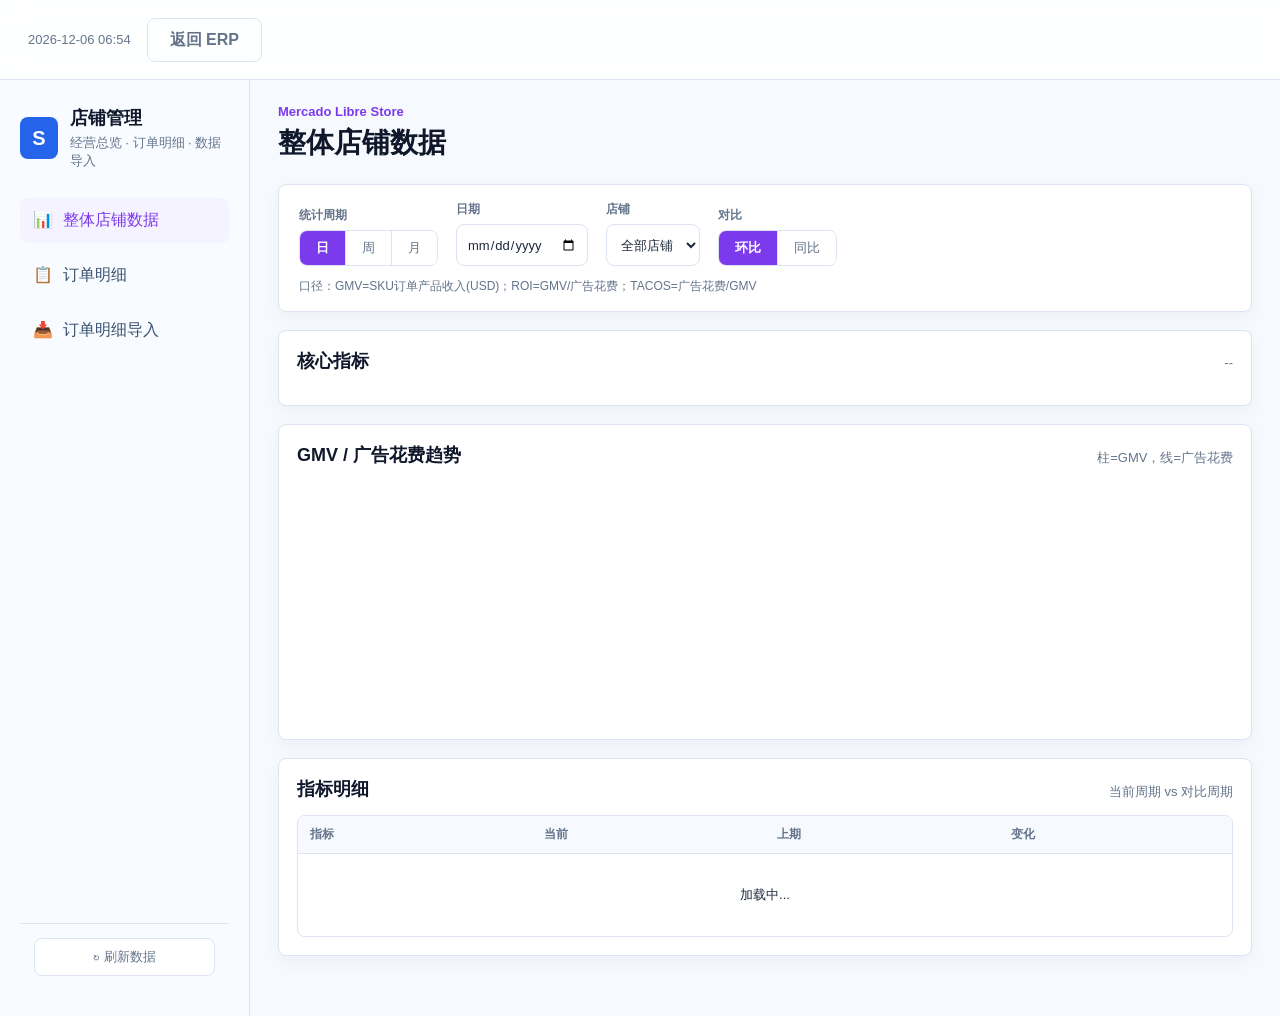
==== store.html @ ef2bef20 "店铺管理改为单页三tab架构：整体数据/订单明细/数据导入，参考广告页面样式" ====
<!doctype html>
<html lang="zh-CN">
<head>
  <meta charset="UTF-8" />
  <meta name="viewport" content="width=device-width, initial-scale=1.0" />
  <title>店铺管理 · 美客多ERP</title>
  <link rel="stylesheet" href="./styles.css?v=2026112404" />
  <link rel="stylesheet" href="./ad-system.css?v=2026112404" />
  <link rel="stylesheet" href="./store.css?v=2026112404" />
</head>
<body class="ad-module store-module">
  <div class="shell">
    <header class="app-header">
      <div class="header-right">
        <span class="header-time" id="dash-time"></span>
        <a class="ghost-btn" href="./erp.html" style="text-decoration:none">返回 ERP</a>
      </div>
    </header>

    <div class="layout">
      <aside class="sidebar">
        <div class="brand">
          <div class="brand-mark">S</div>
          <div><h1>店铺管理</h1><p>经营总览 &middot; 订单明细 &middot; 数据导入</p></div>
        </div>
        <nav class="nav">
          <button class="nav-btn store-nav-btn active" data-view="store-overview">
            <span class="nav-icon">&#128202;</span> 整体店铺数据
          </button>
          <button class="nav-btn store-nav-btn" data-view="store-orders">
            <span class="nav-icon">&#128203;</span> 订单明细
          </button>
          <button class="nav-btn store-nav-btn" data-view="store-import">
            <span class="nav-icon">&#128229;</span> 订单明细导入
          </button>
        </nav>
        <div class="sidebar-footer">
          <button class="refresh-btn" type="button" id="dash-refresh">&#x21bb; 刷新数据</button>
        </div>
      </aside>

      <main class="main">
        <header class="page-head">
          <div>
            <p class="eyebrow">Mercado Libre Store</p>
            <div class="title-row"><h2 id="view-title">整体店铺数据</h2></div>
          </div>
        </header>

        <!-- ═══ 视图1：整体店铺数据 ═══ -->
        <section id="store-overview" class="view active">
          <section class="panel dash-filter-panel">
            <div class="dash-filter-row">
              <div class="filter-group">
                <label>统计周期</label>
                <div class="seg" id="period-seg">
                  <button type="button" class="seg-btn active" data-period="day">日</button>
                  <button type="button" class="seg-btn" data-period="week">周</button>
                  <button type="button" class="seg-btn" data-period="month">月</button>
                </div>
              </div>
              <div class="filter-group"><label for="dash-date">日期</label><input id="dash-date" type="date" /></div>
              <div class="filter-group"><label for="dash-store">店铺</label><select id="dash-store"><option value="">全部店铺</option></select></div>
              <div class="filter-group">
                <label>对比</label>
                <div class="seg" id="compare-seg">
                  <button type="button" class="seg-btn active" data-compare="mom">环比</button>
                  <button type="button" class="seg-btn" data-compare="yoy">同比</button>
                </div>
              </div>
            </div>
            <div class="dash-filter-note">口径：GMV=SKU订单产品收入(USD)；ROI=GMV/广告花费；TACOS=广告花费/GMV</div>
          </section>

          <section class="panel">
            <div class="panel-head"><h3>核心指标</h3><span id="overview-range">--</span></div>
            <div class="kpi-grid dash-kpi-grid" id="overview-kpis"></div>
          </section>

          <section class="panel">
            <div class="panel-head"><h3>GMV / 广告花费趋势</h3><span>柱=GMV，线=广告花费</span></div>
            <div class="dash-chart" id="overview-chart"></div>
          </section>

          <section class="panel">
            <div class="panel-head"><h3>指标明细</h3><span>当前周期 vs 对比周期</span></div>
            <div class="table-wrap dash-table-wrap">
              <table class="dash-table">
                <thead><tr><th>指标</th><th>当前</th><th id="compare-col-title">上期</th><th>变化</th></tr></thead>
                <tbody id="compare-tbody"><tr><td colspan="4" class="empty-cell">加载中...</td></tr></tbody>
              </table>
            </div>
          </section>
        </section>

        <!-- ═══ 视图2：订单明细 ═══ -->
        <section id="store-orders" class="view">
          <section class="panel dash-filter-panel">
            <div class="dash-filter-row">
              <div class="filter-group"><label for="order-sku-filter">SKU 筛选</label><select id="order-sku-filter"><option value="">全部 SKU</option></select></div>
              <div class="filter-group">
                <label for="order-days">时间范围</label>
                <select id="order-days">
                  <option value="7">近 7 天</option><option value="14">近 14 天</option>
                  <option value="30" selected>近 30 天</option><option value="90">近 90 天</option>
                </select>
              </div>
              <div class="filter-group"><label for="order-metric">图表指标</label><select id="order-metric"><option value="orders" selected>订单数</option><option value="gmv">GMV ($)</option></select></div>
            </div>
            <div class="dash-filter-note" id="order-summary">--</div>
          </section>

          <section class="panel">
            <div class="panel-head"><h3>每日订单柱状图</h3><span>横轴=日期，鼠标悬停查看明细</span></div>
            <div class="dash-chart" id="order-chart"></div>
          </section>

          <section class="panel">
            <div class="panel-head"><h3>每日订单明细</h3><span id="detail-count">--</span></div>
            <div class="table-wrap dash-table-wrap">
              <table class="dash-table">
                <thead><tr><th>日期</th><th>SKU</th><th>商品名称</th><th>店铺</th><th>订单数</th><th>GMV ($)</th><th>客单价</th></tr></thead>
                <tbody id="order-detail-tbody"><tr><td colspan="7" class="empty-cell">加载中...</td></tr></tbody>
              </table>
            </div>
          </section>
        </section>

        <!-- ═══ 视图3：订单明细导入 ═══ -->
        <section id="store-import" class="view">
          <section class="panel">
            <div class="panel-head"><h3>导入订单报表</h3><span>支持美客多后台导出的销售报表 .xlsx</span></div>
            <div class="import-grid">
              <div class="import-card">
                <h4>① 下载模板</h4>
                <p>按模板填写：日期、SKU、商品标题、销量、产品收入(USD)、订单号</p>
                <button class="ghost-btn" type="button" id="btn-template">下载 CSV 模板</button>
              </div>
              <div class="import-card">
                <h4>② 上传报表</h4>
                <p>直接上传后台「销售额」xlsx，自动识别表头并按日期+SKU 汇总</p>
                <input type="file" id="import-file" accept=".xlsx,.xlsm" hidden />
                <button class="primary-btn" type="button" id="btn-import">选择文件并导入</button>
              </div>
              <div class="import-card">
                <h4>③ 演示数据</h4>
                <p>用已有广告出单记录生成演示数据，可随时清除</p>
                <div class="import-actions">
                  <button class="ghost-btn" type="button" id="btn-demo">生成演示数据</button>
                  <button class="ghost-btn danger" type="button" id="btn-clear-demo">清除演示数据</button>
                </div>
              </div>
            </div>
            <div class="import-log" id="import-log"></div>
          </section>

          <section class="panel">
            <div class="panel-head"><h3>已导入数据概览</h3><span id="data-overview">--</span></div>
            <div class="kpi-grid dash-kpi-grid compact" id="data-kpis"></div>
          </section>

          <section class="panel">
            <div class="panel-head"><h3>导入历史</h3><span>最近 50 批次</span></div>
            <div class="table-wrap dash-table-wrap">
              <table class="dash-table">
                <thead><tr><th>ID</th><th>导入时间</th><th>文件名</th><th>记录数</th><th>日期范围</th><th>状态</th><th>备注</th></tr></thead>
                <tbody id="import-history-tbody"><tr><td colspan="7" class="empty-cell">加载中...</td></tr></tbody>
              </table>
            </div>
          </section>
        </section>
      </main>
    </div>
  </div>

  <div id="toast" class="toast hidden"></div>
  <script src="./store.js?v=2026112404"></script>
</body>
</html>
---- styles.css ----
﻿:root {
  color-scheme: light;
  --blue: #2563eb;
  --blue-2: #1d4ed8;
  --blue-soft: #eff6ff;
  --ink: #0f172a;
  --muted: #64748b;
  --line: #dbe4f0;
  --bg: #f6f9fd;
  --panel: #ffffff;
  --danger: #dc2626;
  --warn: #d97706;
  --ok: #059669;
  --shadow: 0 14px 36px rgba(15, 23, 42, 0.08);
}

* {
  box-sizing: border-box;
}

body {
  margin: 0;
  font-family: "Microsoft YaHei", "Segoe UI", Arial, sans-serif;
  color: var(--ink);
  background: var(--bg);
}

button,
input,
select,
textarea {
  font: inherit;
}

.shell {
  min-height: 100vh;
}

.app-header {
  height: 80px;
  display: flex;
  align-items: center;
  justify-content: space-between;
  padding: 0 28px;
  background: rgba(255, 255, 255, 0.9);
  border-bottom: 1px solid var(--line);
  backdrop-filter: blur(10px);
}

.search-box {
  width: min(448px, 60vw);
  height: 36px;
  display: flex;
  align-items: center;
  gap: 10px;
  padding: 0 13px;
  border-radius: 8px;
  background: #eef3fa;
  color: #7c8da7;
}

.search-box input {
  width: 100%;
  border: 0;
  outline: 0;
  background: transparent;
  color: var(--ink);
}

.search-icon {
  font-size: 20px;
  line-height: 1;
}

.avatar {
  width: 40px;
  height: 40px;
  display: grid;
  place-items: center;
  border-radius: 999px;
  background: var(--blue);
  color: #fff;
  font-weight: 800;
  box-shadow: 0 10px 22px rgba(37, 99, 235, 0.28);
}

.layout {
  display: grid;
  grid-template-columns: 250px 1fr;
}

.sidebar {
  min-height: calc(100vh - 80px);
  padding: 26px 20px;
  background: #f8fbff;
  border-right: 1px solid var(--line);
}

.brand {
  display: flex;
  align-items: center;
  gap: 12px;
  margin-bottom: 28px;
}

.brand-mark {
  width: 42px;
  height: 42px;
  display: grid;
  place-items: center;
  border-radius: 8px;
  background: var(--blue);
  color: #fff;
  font-weight: 800;
}

.brand h1 {
  margin: 0;
  font-size: 18px;
}

.brand p,
.form-title p {
  margin: 4px 0 0;
  color: var(--muted);
  font-size: 13px;
}

.nav {
  display: grid;
  gap: 8px;
}

.nav-btn {
  border: 0;
  border-radius: 8px;
  background: transparent;
  color: #38516f;
  text-align: left;
  padding: 12px 13px;
  cursor: pointer;
}

.nav-btn:hover,
.nav-btn.active {
  color: var(--blue);
  background: var(--blue-soft);
}

.main {
  min-width: 0;
  padding: 34px 28px;
}

.page-head {
  display: flex;
  justify-content: space-between;
  align-items: center;
  gap: 18px;
  margin-bottom: 24px;
}

.eyebrow {
  margin: 0 0 5px;
  color: var(--blue);
  font-size: 13px;
  font-weight: 700;
}

h2,
h3,
h4 {
  margin: 0;
}

h2 {
  font-size: 28px;
}

.title-row {
  display: flex;
  align-items: center;
  gap: 14px;
}

.page-tools {
  display: grid;
  justify-items: end;
  gap: 10px;
}

.filters {
  display: flex;
  flex-wrap: wrap;
  justify-content: flex-end;
  gap: 10px;
}

[hidden] {
  display: none !important;
}

select,
input,
textarea {
  border: 1px solid var(--line);
  background: #fff;
  color: var(--ink);
  border-radius: 8px;
  outline: 0;
}

select,
input {
  min-height: 42px;
  padding: 0 14px;
}

textarea {
  resize: vertical;
  padding: 12px 14px;
}

select:focus,
input:focus,
textarea:focus {
  border-color: #93b4ff;
  box-shadow: 0 0 0 3px rgba(37, 99, 235, 0.12);
}

.view {
  display: none;
}

.view.active {
  display: grid;
  gap: 20px;
}

.kpi-grid {
  display: grid;
  grid-template-columns: repeat(4, minmax(150px, 1fr));
  gap: 14px;
}

.kpi-grid.compact {
  grid-template-columns: repeat(3, minmax(180px, 1fr));
}

.kpi,
.panel,
.form-panel {
  background: var(--panel);
  border: 1px solid var(--line);
  border-radius: 8px;
  box-shadow: 0 6px 18px rgba(15, 23, 42, 0.04);
}

.kpi {
  position: relative;
  overflow: hidden;
  min-height: 132px;
  padding: 20px;
  display: grid;
  grid-template-columns: auto 1fr;
  align-items: center;
  gap: 16px;
  background:
    linear-gradient(135deg, rgba(37, 99, 235, 0.1), rgba(20, 184, 166, 0.04) 55%, rgba(255, 255, 255, 0)),
    #ffffff;
}

.kpi span {
  display: block;
  color: #38516f;
  font-size: 15px;
  font-weight: 900;
  margin-bottom: 10px;
}

.kpi strong {
  display: block;
  color: #061832;
  font-size: 34px;
  line-height: 1.05;
  letter-spacing: 0;
  margin-top: 6px;
}

.kpi small {
  display: block;
  margin-top: 8px;
  color: var(--muted);
  font-weight: 700;
}

.kpi::after {
  content: "";
  position: absolute;
  right: -22px;
  top: -22px;
  width: 86px;
  height: 86px;
  border-radius: 999px;
  background: rgba(37, 99, 235, 0.08);
}

.kpi-icon {
  width: 58px;
  height: 58px;
  display: grid;
  place-items: center;
  border-radius: 14px;
  background: linear-gradient(135deg, #2563eb, #14b8a6);
  color: var(--blue);
  color: #ffffff;
  font-size: 30px;
  font-weight: 900;
  margin-bottom: 14px;
  box-shadow: 0 10px 20px rgba(37, 99, 235, 0.18);
}

.kpi-copy {
  min-width: 0;
}

.split {
  display: grid;
  grid-template-columns: 1fr 1fr;
  gap: 18px;
}

.panel {
  padding: 18px;
  min-width: 0;
}

.panel-head {
  display: flex;
  justify-content: space-between;
  align-items: baseline;
  gap: 14px;
  margin-bottom: 14px;
}

.panel-head h3 {
  font-size: 18px;
}

.panel-head span {
  color: var(--muted);
  font-size: 13px;
  position: relative;
}

.tip {
  width: 18px;
  height: 18px;
  margin-left: 4px;
  border: 1px solid #bfdbfe;
  border-radius: 999px;
  background: #eff6ff;
  color: var(--blue);
  font-size: 12px;
  font-weight: 900;
  cursor: help;
  line-height: 1;
}

.tip-pop {
  display: none;
  position: absolute;
  right: 0;
  top: 26px;
  z-index: 20;
  width: min(320px, 72vw);
  padding: 10px 12px;
  border: 1px solid #bfdbfe;
  border-radius: 8px;
  background: #ffffff;
  box-shadow: var(--shadow);
  color: #334155;
  font-style: normal;
  line-height: 1.55;
}

.tip:hover + .tip-pop,
.tip:focus + .tip-pop {
  display: block;
}

.bar-list {
  display: grid;
  gap: 14px;
}

.bar-row {
  display: grid;
  gap: 10px;
  padding: 14px;
  border: 1px solid #e6effa;
  border-radius: 10px;
  background: linear-gradient(135deg, #ffffff, #f8fbff);
}

.bar-row + .bar-row {
  margin-top: 10px;
}

.bar-meta {
  display: flex;
  justify-content: space-between;
  align-items: center;
  gap: 10px;
  font-size: 13px;
}

.bar-meta strong {
  display: inline-flex;
  align-items: center;
  gap: 8px;
  font-size: 15px;
  color: #0f172a;
}

.bar-value {
  display: inline-flex;
  align-items: baseline;
  gap: 3px;
  color: #061832;
  font-size: 22px;
  font-weight: 900;
  letter-spacing: 0;
}

.bar-value small {
  color: #64748b;
  font-size: 12px;
  font-weight: 800;
}

.rank-dot {
  width: 28px;
  height: 28px;
  display: inline-grid;
  place-items: center;
  border-radius: 999px;
  background: #eff6ff;
  color: var(--blue);
  font-size: 12px;
  font-weight: 900;
}

.bar-track {
  height: 15px;
  border-radius: 999px;
  background: #e8f0fb;
  overflow: hidden;
  box-shadow: inset 0 1px 2px rgba(15, 23, 42, 0.08);
}

.bar-fill {
  height: 100%;
  border-radius: 999px;
  background: linear-gradient(90deg, #2563eb, #14b8a6);
  box-shadow: 0 6px 16px rgba(37, 99, 235, 0.22);
}

.bar-fill.cost {
  background: linear-gradient(90deg, #0ea5e9, #22c55e);
  box-shadow: 0 6px 16px rgba(14, 165, 233, 0.2);
}

.table-wrap {
  overflow: auto;
  border: 1px solid var(--line);
  border-radius: 8px;
}

table {
  width: 100%;
  min-width: 1080px;
  border-collapse: collapse;
  background: #fff;
}

th,
td {
  padding: 11px 12px;
  border-bottom: 1px solid #e8eef6;
  text-align: left;
  font-size: 13px;
  vertical-align: top;
}

th {
  position: sticky;
  top: 0;
  background: #f8fbff;
  color: #31435d;
  font-weight: 700;
}

tr:last-child td {
  border-bottom: 0;
}

.pill {
  display: inline-flex;
  align-items: center;
  min-height: 24px;
  padding: 3px 9px;
  border-radius: 999px;
  font-size: 12px;
  font-weight: 700;
  white-space: nowrap;
}

.pill.ok {
  color: #047857;
  background: #dcfce7;
}

.pill.warn {
  color: #92400e;
  background: #fef3c7;
}

.pill.danger {
  color: #991b1b;
  background: #fee2e2;
}

.muted {
  color: var(--muted);
}

.form-page {
  display: grid;
  grid-template-columns: minmax(0, 1fr) 412px;
  gap: 24px;
  align-items: start;
}

.form-main {
  display: grid;
  gap: 24px;
}

.form-title {
  display: flex;
  gap: 16px;
  align-items: center;
  justify-content: space-between;
}

.circle-btn {
  width: 38px;
  height: 38px;
  border: 1px solid var(--line);
  border-radius: 999px;
  background: #fff;
  color: #52647d;
  cursor: pointer;
  box-shadow: 0 4px 12px rgba(15, 23, 42, 0.06);
}

#shipment-form {
  display: grid;
  gap: 24px;
}

.form-panel {
  padding: 32px;
}


.section-title {
  display: flex;
  align-items: center;
  gap: 12px;
  padding-bottom: 18px;
  margin-bottom: 22px;
  border-bottom: 1px solid #e8eef6;
}

.section-title span {
  width: 34px;
  height: 34px;
  display: grid;
  place-items: center;
  border-radius: 8px;
  background: var(--blue-soft);
  color: var(--blue);
  font-weight: 800;
}

.form-grid {
  display: grid;
  grid-template-columns: repeat(2, minmax(220px, 1fr));
  gap: 18px 16px;
}

.date-control {
  display: grid;
  grid-template-columns: 1fr;
  align-items: center;
  position: relative;
}

.date-control input {
  min-width: 0;
  padding-right: 48px;
}

.date-control input::-webkit-calendar-picker-indicator {
  display: none;
}

.date-control button {
  position: absolute;
  right: 10px;
  top: 50%;
  width: 24px;
  height: 24px;
  min-height: 0;
  transform: translateY(-50%);
  border: 0;
  border-radius: 999px;
  background: #e2e8f0;
  color: #1d4ed8;
  font-weight: 800;
  cursor: pointer;
  line-height: 1;
}

.inline-clear {
  position: relative;
  display: grid;
}

.inline-clear input,
.inline-clear select,
.inline-clear textarea {
  width: 100%;
  padding-right: 42px;
}

.inline-clear textarea {
  padding-right: 42px;
}

.inline-clear button {
  position: absolute;
  right: 10px;
  top: 50%;
  width: 24px;
  height: 24px;
  transform: translateY(-50%);
  border: 0;
  border-radius: 999px;
  background: #e2e8f0;
  color: #1d4ed8;
  font-weight: 900;
  cursor: pointer;
  line-height: 1;
}

.inline-clear textarea + button {
  top: 22px;
}

.date-popover {
  position: fixed;
  z-index: 1000;
  width: 360px;
  padding: 16px;
  border: 1px solid #bfdbfe;
  border-radius: 12px;
  background: #ffffff;
  box-shadow: 0 18px 46px rgba(15, 23, 42, 0.18);
}

.date-popover-head {
  display: flex;
  align-items: center;
  justify-content: space-between;
  gap: 12px;
  margin-bottom: 14px;
}

.date-popover-head strong {
  font-size: 16px;
}

.date-nav {
  display: flex;
  gap: 6px;
}

.date-nav button,
.date-actions button {
  border: 1px solid #bfdbfe;
  border-radius: 8px;
  background: #eff6ff;
  color: var(--blue);
  font-weight: 800;
  cursor: pointer;
}

.date-nav button {
  width: 32px;
  height: 32px;
}

.date-grid,
.date-week {
  display: grid;
  grid-template-columns: repeat(7, 1fr);
  gap: 6px;
}

.date-week {
  margin-bottom: 8px;
  color: var(--muted);
  font-size: 12px;
  text-align: center;
}

.date-day {
  height: 38px;
  border: 0;
  border-radius: 8px;
  background: #f8fbff;
  color: #14233b;
  cursor: pointer;
}

.date-day:hover {
  background: #dbeafe;
  color: #1d4ed8;
}

.date-day.is-muted {
  color: #94a3b8;
  background: #f8fafc;
}

.date-day.is-selected {
  background: var(--blue);
  color: #ffffff;
  font-weight: 900;
}

.date-actions {
  display: flex;
  justify-content: flex-end;
  gap: 8px;
  margin-top: 14px;
}

.date-actions button {
  min-height: 34px;
  padding: 0 12px;
}

label {
  display: grid;
  gap: 8px;
  color: #14233b;
  font-size: 14px;
  font-weight: 700;
}

label.wide {
  grid-column: 1 / -1;
}

.form-actions {
  display: flex;
  justify-content: flex-end;
  gap: 12px;
}

.primary-btn,
.ghost-btn {
  display: inline-flex;
  align-items: center;
  justify-content: center;
  border: 0;
  border-radius: 8px;
  min-height: 44px;
  padding: 0 20px;
  font-weight: 800;
  line-height: 1;
  cursor: pointer;
}

.link-btn,
.danger-link-btn {
  border: 0;
  background: transparent;
  font-weight: 800;
  cursor: pointer;
  padding: 0;
}

.link-btn {
  color: var(--blue);
}

.danger-link-btn {
  color: var(--danger);
}

.platform-store-cell {
  min-width: 160px;
  display: grid;
  gap: 4px;
  line-height: 1.45;
  word-break: keep-all;
}

.platform-store-cell strong,
.platform-store-cell span {
  white-space: normal;
}

.platform-store-cell span {
  color: var(--muted);
}

.stack-cell {
  display: grid;
  justify-items: center;
  align-content: center;
  gap: 5px;
  line-height: 1.35;
  text-align: center;
}

.promise-diff-cell {
  min-width: 96px;
}

.promise-diff-cell .diff-muted {
  display: inline-flex;
  align-items: center;
  justify-content: center;
  min-height: 24px;
  color: var(--muted);
  font-weight: 700;
}

.date-stack-cell {
  min-width: 92px;
}

.remark-cell {
  position: relative;
  display: inline-block;
  max-width: 180px;
}

.remark-preview {
  display: block;
  overflow: hidden;
  text-overflow: ellipsis;
  white-space: nowrap;
}

.remark-pop {
  display: none;
  position: absolute;
  left: 0;
  top: calc(100% + 8px);
  z-index: 40;
  width: min(360px, 68vw);
  padding: 10px 12px;
  border: 1px solid #dbe4f0;
  border-radius: 8px;
  background: #ffffff;
  box-shadow: 0 14px 34px rgba(15, 23, 42, 0.14);
  color: #334155;
  line-height: 1.55;
  white-space: normal;
  word-break: break-word;
}

.remark-cell:hover .remark-pop,
.remark-cell:focus-within .remark-pop {
  display: block;
}

#tracking-table {
  min-width: 1240px;
}

#tracking-table th,
#tracking-table td {
  word-break: keep-all;
  vertical-align: middle;
}

#tracking-table th:nth-child(2),
#tracking-table td:nth-child(2) {
  min-width: 128px;
}

#tracking-table th:nth-child(3),
#tracking-table td:nth-child(3) {
  min-width: 160px;
}

#tracking-table th:nth-child(4),
#tracking-table td:nth-child(4) {
  min-width: 96px;
}

#tracking-table th:nth-child(5),
#tracking-table td:nth-child(5) {
  min-width: 180px;
}

#tracking-table th:nth-child(8),
#tracking-table td:nth-child(8) {
  min-width: 128px;
}

#tracking-table th:nth-child(10),
#tracking-table td:nth-child(10) {
  width: 196px;
  max-width: 196px;
}

.back-list-btn {
  min-width: 112px;
}

.timeline-cell {
  min-width: 390px;
}

.timeline-grid {
  display: grid;
  grid-template-columns: repeat(6, minmax(54px, 1fr));
  gap: 6px;
}

.time-box {
  display: grid;
  gap: 3px;
  padding: 8px;
  border-radius: 8px;
  background: #f8fbff;
  border: 1px solid #e2eaf6;
  text-align: center;
}

.time-box strong {
  color: var(--blue);
  font-size: 18px;
  line-height: 1;
}

.time-box.total {
  background: #eff6ff;
  border-color: #bfdbfe;
}

.time-box.delayed strong {
  color: var(--danger);
}

.time-box span {
  color: #52647d;
  font-size: 11px;
  font-weight: 800;
  white-space: nowrap;
}

.primary-btn {
  background: var(--blue);
  color: #fff;
  box-shadow: 0 12px 24px rgba(37, 99, 235, 0.28);
}

.primary-btn:hover {
  background: var(--blue-2);
}

.ghost-btn {
  background: #eaf1fb;
  color: #39536f;
}

.calc-panel {
  position: sticky;
  top: 104px;
  padding: 28px 24px;
  border-radius: 8px;
  background: linear-gradient(180deg, #2563eb, #1d4ed8);
  color: #fff;
  box-shadow: var(--shadow);
}

.calc-panel h3 {
  margin-bottom: 18px;
}

.calc-list {
  display: grid;
  gap: 16px;
}

.calc-list div {
  display: grid;
  grid-template-columns: 1fr auto;
  gap: 2px 14px;
  padding-bottom: 13px;
  border-bottom: 1px solid rgba(255, 255, 255, 0.18);
}

.calc-list div:last-child {
  border-bottom: 0;
}

.calc-list span {
  font-weight: 800;
}

.calc-list strong {
  grid-column: 2;
  grid-row: 1 / span 2;
  align-self: center;
  font-size: 22px;
}

.calc-list small {
  color: #b8cdfd;
}

.alert-list {
  display: grid;
  gap: 12px;
}

.alert-card {
  display: grid;
  gap: 8px;
  padding: 14px;
  border: 1px solid #f6c9a8;
  border-radius: 8px;
  background: #fff7ed;
}

.alert-card.danger {
  border-color: #fecaca;
  background: #fff1f2;
}

.alert-card p {
  margin: 0;
  color: #4b5563;
  line-height: 1.55;
}

@media (max-width: 1100px) {
  .layout,
  .form-page,
  .split {
    grid-template-columns: 1fr;
  }

  .sidebar,
  .calc-panel {
    position: static;
  }

  .sidebar {
    min-height: auto;
  }

  .nav {
    grid-template-columns: repeat(6, minmax(110px, 1fr));
    overflow: auto;
  }
}

@media (max-width: 760px) {
  .app-header,
  .page-head {
    display: grid;
    height: auto;
    gap: 14px;
  }

  .app-header {
    padding: 18px;
  }

  .main {
    padding: 20px 16px;
  }

  .search-box,
  .filters select {
    width: 100%;
  }

  .page-tools,
  .filters,
  .form-grid,
  .kpi-grid,
  .kpi-grid.compact {
    display: grid;
    grid-template-columns: 1fr;
  }

  .form-panel {
    padding: 22px;
  }
}
---- ad-system.css ----
﻿/* 鈺愨晲鈺愨晲鈺愨晲鈺愨晲鈺愨晲鈺愨晲鈺愨晲鈺愨晲鈺愨晲鈺愨晲鈺愨晲鈺愨晲鈺愨晲鈺愨晲鈺愨晲鈺愨晲鈺愨晲鈺愨晲鈺愨晲鈺愨晲鈺愨晲鈺愨晲鈺愨晲鈺愨晲鈺愨晲鈺愨晲鈺愨晲鈺?
   缇庡澶氬箍鍛婄鐞嗙郴缁?- 鏍峰紡琛?
   澶嶇敤鐗╂祦绯荤粺璁捐璇█锛屽鍔犲箍鍛婃ā鍧楃壒鏈夋牱寮?
   鈺愨晲鈺愨晲鈺愨晲鈺愨晲鈺愨晲鈺愨晲鈺愨晲鈺愨晲鈺愨晲鈺愨晲鈺愨晲鈺愨晲鈺愨晲鈺愨晲鈺愨晲鈺愨晲鈺愨晲鈺愨晲鈺愨晲鈺愨晲鈺愨晲鈺愨晲鈺愨晲鈺愨晲鈺愨晲鈺愨晲鈺愨晲鈺?*/

/* 鈹€鈹€ CSS鍙橀噺锛堜笌鐗╂祦绯荤粺涓€鑷达級鈹€鈹€鈹€鈹€鈹€鈹€鈹€鈹€鈹€鈹€鈹€鈹€鈹€鈹€鈹€鈹€鈹€鈹€鈹€鈹€鈹€鈹€鈹€鈹€鈹€鈹€鈹€鈹€鈹€鈹€ */
:root {
  color-scheme: light;
  --blue: #2563eb;
  --blue-2: #1d4ed8;
  --blue-soft: #eff6ff;
  --ink: #0f172a;
  --muted: #64748b;
  --line: #dbe4f0;
  --bg: #f6f9fd;
  --panel: #ffffff;
  --danger: #dc2626;
  --warn: #d97706;
  --ok: #059669;
  --shadow: 0 14px 36px rgba(15, 23, 42, 0.08);

  /* 骞垮憡绯荤粺鍝佺墝鑹?*/
  --ad-brand: #7c3aed;
  --ad-brand-soft: #f5f3ff;
  --ad-gradient: linear-gradient(135deg, #7c3aed, #2563eb);
}

* { box-sizing: border-box; }

body {
  margin: 0;
  font-family: "Microsoft YaHei", "Segoe UI", Arial, sans-serif;
  color: var(--ink);
  background: var(--bg);
}

button, input, select, textarea { font: inherit; }

/* 鈹€鈹€ 甯冨眬锛堝鐢ㄧ墿娴佺郴缁燂級鈹€鈹€鈹€鈹€鈹€鈹€鈹€鈹€鈹€鈹€鈹€鈹€鈹€鈹€鈹€鈹€鈹€鈹€鈹€鈹€鈹€鈹€鈹€鈹€鈹€鈹€鈹€鈹€鈹€鈹€鈹€鈹€鈹€鈹€ */
.shell { min-height: 100vh; }

.app-header {
  height: 80px;
  display: flex;
  align-items: center;
  justify-content: space-between;
  padding: 0 28px;
  background: rgba(255, 255, 255, 0.9);
  border-bottom: 1px solid var(--line);
  backdrop-filter: blur(10px);
}

.search-box {
  width: min(448px, 60vw);
  height: 36px;
  display: flex;
  align-items: center;
  gap: 10px;
  padding: 0 13px;
  border-radius: 8px;
  background: #eef3fa;
  color: #7c8da7;
}

.search-box input {
  width: 100%;
  border: 0;
  outline: 0;
  background: transparent;
  color: var(--ink);
}

.search-icon { font-size: 20px; line-height: 1; }

.header-right {
  display: flex;
  align-items: center;
  gap: 16px;
}

.header-time {
  color: var(--muted);
  font-size: 13px;
}

.avatar {
  width: 40px;
  height: 40px;
  display: grid;
  place-items: center;
  border-radius: 999px;
  background: var(--ad-gradient);
  color: #fff;
  font-weight: 800;
  font-size: 18px;
  box-shadow: 0 10px 22px rgba(124, 58, 237, 0.28);
}

.layout {
  display: grid;
  grid-template-columns: 250px 1fr;
}

.sidebar {
  min-height: calc(100vh - 80px);
  padding: 26px 20px;
  background: #f8fbff;
  border-right: 1px solid var(--line);
  display: flex;
  flex-direction: column;
}

.brand {
  display: flex;
  align-items: center;
  gap: 12px;
  margin-bottom: 28px;
}

.brand-mark {
  width: 42px;
  height: 42px;
  display: grid;
  place-items: center;
  border-radius: 8px;
  background: var(--blue);
  color: #fff;
  font-weight: 800;
  font-size: 20px;
}

.brand-mark.ad-mark {
  background: var(--ad-gradient);
  box-shadow: 0 6px 16px rgba(124, 58, 237, 0.3);
}

.brand h1 { margin: 0; font-size: 18px; }

.brand p {
  margin: 4px 0 0;
  color: var(--muted);
  font-size: 13px;
}

.nav {
  display: grid;
  gap: 6px;
  flex: 1;
}

.nav-btn {
  border: 0;
  border-radius: 8px;
  background: transparent;
  color: #38516f;
  text-align: left;
  padding: 12px 13px;
  cursor: pointer;
  display: flex;
  align-items: center;
  gap: 10px;
  transition: all 0.15s;
}

.nav-icon {
  font-size: 16px;
  width: 20px;
  text-align: center;
}

.nav-btn:hover,
.nav-btn.active {
  color: var(--ad-brand);
  background: var(--ad-brand-soft);
}

.sidebar-footer {
  padding-top: 20px;
  border-top: 1px solid var(--line);
  margin-top: auto;
}

.refresh-btn {
  width: 100%;
  border: 1px dashed var(--line);
  border-radius: 8px;
  background: transparent;
  color: var(--muted);
  padding: 10px;
  cursor: pointer;
  font-size: 13px;
  transition: all 0.15s;
}

.refresh-btn:hover {
  color: var(--ad-brand);
  border-color: var(--ad-brand);
  background: var(--ad-brand-soft);
}

.main {
  min-width: 0;
  padding: 34px 28px;
}

.page-head {
  display: flex;
  justify-content: space-between;
  align-items: center;
  gap: 18px;
  margin-bottom: 24px;
}

.eyebrow {
  margin: 0 0 5px;
  color: var(--ad-brand);
  font-size: 13px;
  font-weight: 700;
}

h2, h3, h4 { margin: 0; }
h2 { font-size: 28px; }

.page-tools {
  display: grid;
  justify-items: end;
  gap: 10px;
}

.filters {
  display: flex;
  flex-wrap: wrap;
  justify-content: flex-end;
  gap: 10px;
}

/* 鈹€鈹€ 閫氱敤缁勪欢 鈹€鈹€鈹€鈹€鈹€鈹€鈹€鈹€鈹€鈹€鈹€鈹€鈹€鈹€鈹€鈹€鈹€鈹€鈹€鈹€鈹€鈹€鈹€鈹€鈹€鈹€鈹€鈹€鈹€鈹€鈹€鈹€鈹€鈹€鈹€鈹€鈹€鈹€鈹€鈹€鈹€鈹€鈹€鈹€鈹€ */
.view { display: none; }
.view.active { display: grid; gap: 20px; }

select, input, textarea {
  border: 1px solid var(--line);
  background: #fff;
  color: var(--ink);
  border-radius: 8px;
  outline: 0;
}

select, input { min-height: 42px; padding: 0 14px; }
textarea { resize: vertical; padding: 12px 14px; }

select:focus, input:focus, textarea:focus {
  border-color: #c4b5fd;
  box-shadow: 0 0 0 3px rgba(124, 58, 237, 0.12);
}

.primary-btn {
  border: 0;
  border-radius: 8px;
  background: var(--ad-gradient);
  color: #fff;
  font-weight: 700;
  padding: 10px 22px;
  cursor: pointer;
  transition: all 0.15s;
  box-shadow: 0 4px 12px rgba(124, 58, 237, 0.25);
}

.primary-btn:hover {
  transform: translateY(-1px);
  box-shadow: 0 6px 18px rgba(124, 58, 237, 0.35);
}

.ghost-btn {
  border: 1px solid var(--line);
  border-radius: 8px;
  background: transparent;
  color: var(--muted);
  padding: 10px 22px;
  cursor: pointer;
  font-weight: 600;
}

.ghost-btn:hover {
  color: var(--ink);
  border-color: var(--ink);
}

/* 鈹€鈹€ KPI鍗＄墖 鈹€鈹€鈹€鈹€鈹€鈹€鈹€鈹€鈹€鈹€鈹€鈹€鈹€鈹€鈹€鈹€鈹€鈹€鈹€鈹€鈹€鈹€鈹€鈹€鈹€鈹€鈹€鈹€鈹€鈹€鈹€鈹€鈹€鈹€鈹€鈹€鈹€鈹€鈹€鈹€鈹€鈹€鈹€鈹€鈹€ */
.kpi-grid {
  display: grid;
  grid-template-columns: repeat(4, minmax(150px, 1fr));
  gap: 14px;
}

.kpi-grid.compact {
  grid-template-columns: repeat(3, minmax(180px, 1fr));
}

.kpi, .panel {
  background: var(--panel);
  border: 1px solid var(--line);
  border-radius: 8px;
  box-shadow: 0 6px 18px rgba(15, 23, 42, 0.04);
}

.kpi {
  position: relative;
  overflow: hidden;
  min-height: 120px;
  padding: 18px;
  display: grid;
  grid-template-columns: auto 1fr;
  align-items: center;
  gap: 14px;
  background:
    linear-gradient(135deg, rgba(124, 58, 237, 0.08), rgba(37, 99, 235, 0.04) 55%, rgba(255, 255, 255, 0)),
    #ffffff;
}

.kpi-icon {
  width: 52px;
  height: 52px;
  display: grid;
  place-items: center;
  border-radius: 12px;
  background: var(--ad-gradient);
  color: #fff;
  font-size: 22px;
  font-weight: 900;
  box-shadow: 0 8px 18px rgba(124, 58, 237, 0.22);
}

.kpi-copy { min-width: 0; }

.kpi-copy span {
  display: block;
  color: #38516f;
  font-size: 13px;
  font-weight: 700;
  margin-bottom: 6px;
}

.kpi-copy strong {
  display: block;
  color: #061832;
  font-size: 28px;
  line-height: 1.1;
}

.kpi-copy small {
  display: block;
  margin-top: 4px;
  color: var(--muted);
  font-weight: 600;
  font-size: 12px;
}

.kpi::after {
  content: "";
  position: absolute;
  right: -20px;
  top: -20px;
  width: 80px;
  height: 80px;
  border-radius: 999px;
  background: rgba(124, 58, 237, 0.06);
}

.kpi.acos-kpi .kpi-copy strong { color: var(--danger); }
.kpi.acos-kpi .kpi-copy strong.good { color: var(--ok); }

/* 鈹€鈹€ 闈㈡澘 & 鍒嗗壊 鈹€鈹€鈹€鈹€鈹€鈹€鈹€鈹€鈹€鈹€鈹€鈹€鈹€鈹€鈹€鈹€鈹€鈹€鈹€鈹€鈹€鈹€鈹€鈹€鈹€鈹€鈹€鈹€鈹€鈹€鈹€鈹€鈹€鈹€鈹€鈹€鈹€鈹€鈹€鈹€鈹€ */
.split {
  display: grid;
  grid-template-columns: 1fr 1fr;
  gap: 18px;
}

.panel { padding: 18px; min-width: 0; }

.panel-head {
  display: flex;
  justify-content: space-between;
  align-items: baseline;
  gap: 14px;
  margin-bottom: 14px;
}

.panel-head h3 { font-size: 18px; }

.panel-head span {
  color: var(--muted);
  font-size: 13px;
}

.panel.full-width { overflow: hidden; }

/* 鈹€鈹€ 琛ㄦ牸 鈹€鈹€鈹€鈹€鈹€鈹€鈹€鈹€鈹€鈹€鈹€鈹€鈹€鈹€鈹€鈹€鈹€鈹€鈹€鈹€鈹€鈹€鈹€鈹€鈹€鈹€鈹€鈹€鈹€鈹€鈹€鈹€鈹€鈹€鈹€鈹€鈹€鈹€鈹€鈹€鈹€鈹€鈹€鈹€鈹€鈹€鈹€鈹€ */
.table-wrap {
  overflow: auto;
  border: 1px solid var(--line);
  border-radius: 8px;
}

table {
  width: 100%;
  min-width: 1080px;
  border-collapse: collapse;
  background: #fff;
}

th, td {
  padding: 10px 12px;
  border-bottom: 1px solid #e8eef6;
  text-align: left;
  font-size: 13px;
  vertical-align: top;
  white-space: nowrap;
}

th {
  position: sticky;
  top: 0;
  z-index: 5;
  background: #f5f3ff;
  color: #31435d;
  font-weight: 700;
  font-size: 12px;
}

tr:last-child td { border-bottom: 0; }

tr:hover td { background: #faf8ff; }

/* 鍙紪杈戝崟鍏冩牸 */
td.editable {
  cursor: pointer;
  position: relative;
}

td.editable:hover {
  outline: 2px dashed #c4b5fd;
  outline-offset: -2px;
  border-radius: 4px;
}

td.editable .cell-value {
  min-height: 20px;
  min-width: 40px;
  display: block;
}

td.editing {
  padding: 4px;
}

td.editing input,
td.editing textarea {
  width: 100%;
  min-height: 30px;
  padding: 4px 8px;
  border: 2px solid var(--ad-brand);
  border-radius: 4px;
  font-size: 13px;
  box-shadow: 0 0 0 3px rgba(124, 58, 237, 0.12);
}

td.text-cell { white-space: normal; min-width: 100px; }

td.num-cell { text-align: right; font-variant-numeric: tabular-nums; }

td.calc-cell {
  text-align: right;
  color: var(--muted);
  font-style: italic;
  font-variant-numeric: tabular-nums;
}

/* 鈹€鈹€ 鏈堜唤Tab / SKU Tab 鈹€鈹€鈹€鈹€鈹€鈹€鈹€鈹€鈹€鈹€鈹€鈹€鈹€鈹€鈹€鈹€鈹€鈹€鈹€鈹€鈹€鈹€鈹€鈹€鈹€鈹€鈹€鈹€鈹€鈹€鈹€鈹€鈹€鈹€鈹€ */
.detail-toolbar,
.weekly-toolbar {
  display: flex;
  align-items: center;
  gap: 16px;
  flex-wrap: wrap;
}

.sku-tabs,
.month-tabs {
  display: flex;
  gap: 6px;
  flex-wrap: wrap;
}

.tab-btn {
  border: 1px solid var(--line);
  border-radius: 8px;
  background: var(--panel);
  color: #38516f;
  padding: 8px 16px;
  cursor: pointer;
  font-weight: 600;
  font-size: 13px;
  transition: all 0.15s;
}

.tab-btn:hover {
  border-color: var(--ad-brand);
  color: var(--ad-brand);
}

.tab-btn.active {
  background: var(--ad-gradient);
  color: #fff;
  border-color: transparent;
  box-shadow: 0 4px 12px rgba(124, 58, 237, 0.25);
}

/* 鈹€鈹€ 鏌辩姸鍥撅紙绾疌SS锛夆攢鈹€鈹€鈹€鈹€鈹€鈹€鈹€鈹€鈹€鈹€鈹€鈹€鈹€鈹€鈹€鈹€鈹€鈹€鈹€鈹€鈹€鈹€鈹€鈹€鈹€鈹€鈹€鈹€鈹€鈹€鈹€鈹€鈹€鈹€鈹€鈹€鈹€ */
.chart-area { min-height: 200px; }

.bar-list { display: grid; gap: 12px; }

.bar-row {
  display: grid;
  gap: 8px;
  padding: 12px;
  border: 1px solid #ede9fe;
  border-radius: 10px;
  background: linear-gradient(135deg, #ffffff, #faf8ff);
}

.bar-meta {
  display: flex;
  justify-content: space-between;
  align-items: center;
  gap: 8px;
  font-size: 13px;
}

.bar-meta strong {
  display: inline-flex;
  align-items: center;
  gap: 6px;
  font-size: 14px;
  color: #0f172a;
}

.bar-value {
  display: inline-flex;
  align-items: baseline;
  gap: 3px;
  color: #061832;
  font-size: 18px;
  font-weight: 900;
}

.bar-value small {
  color: #64748b;
  font-size: 11px;
  font-weight: 700;
}

.bar-track {
  height: 14px;
  border-radius: 999px;
  background: #ede9fe;
  overflow: hidden;
}

.bar-fill {
  height: 100%;
  border-radius: 999px;
  background: var(--ad-gradient);
  box-shadow: 0 4px 12px rgba(124, 58, 237, 0.2);
  transition: width 0.6s ease;
}

.bar-fill.sales-fill {
  background: linear-gradient(90deg, #059669, #14b8a6);
  box-shadow: 0 4px 12px rgba(5, 150, 105, 0.2);
}

/* 鈹€鈹€ SVG瓒嬪娍鍥?鈹€鈹€鈹€鈹€鈹€鈹€鈹€鈹€鈹€鈹€鈹€鈹€鈹€鈹€鈹€鈹€鈹€鈹€鈹€鈹€鈹€鈹€鈹€鈹€鈹€鈹€鈹€鈹€鈹€鈹€鈹€鈹€鈹€鈹€鈹€鈹€鈹€鈹€鈹€鈹€鈹€鈹€鈹€ */
.trend-chart {
  min-height: 320px;
  position: relative;
}

.trend-chart svg {
  width: 100%;
  height: 100%;
  min-height: 300px;
}

.trend-legend {
  display: flex;
  gap: 20px;
  margin-bottom: 12px;
  font-size: 13px;
  font-weight: 600;
}

.trend-legend span {
  display: flex;
  align-items: center;
  gap: 6px;
}

.legend-dot {
  width: 10px;
  height: 10px;
  border-radius: 50%;
  display: inline-block;
}

/* 鈹€鈹€ 鏁版嵁绠＄悊 鈹€鈹€鈹€鈹€鈹€鈹€鈹€鈹€鈹€鈹€鈹€鈹€鈹€鈹€鈹€鈹€鈹€鈹€鈹€鈹€鈹€鈹€鈹€鈹€鈹€鈹€鈹€鈹€鈹€鈹€鈹€鈹€鈹€鈹€鈹€鈹€鈹€鈹€鈹€鈹€鈹€鈹€鈹€鈹€鈹€ */
.manage-actions {
  display: grid;
  grid-template-columns: repeat(3, 1fr);
  gap: 16px;
}

.action-card {
  background: var(--panel);
  border: 1px solid var(--line);
  border-radius: 8px;
  padding: 20px;
  display: grid;
  gap: 10px;
}

.action-card h4 {
  font-size: 16px;
  margin-bottom: 4px;
}

.action-card p {
  color: var(--muted);
  font-size: 13px;
  margin: 0;
}

.action-card input,
.action-card select {
  width: 100%;
}

.action-card .primary-btn {
  width: 100%;
  justify-self: start;
}

/* 鍒犻櫎鎸夐挳 */
.btn-delete {
  border: 0;
  border-radius: 4px;
  background: transparent;
  color: var(--danger);
  cursor: pointer;
  padding: 4px 8px;
  font-size: 12px;
  font-weight: 600;
}

.btn-delete:hover {
  background: #fef2f2;
}

/* 鈹€鈹€ Toast閫氱煡 鈹€鈹€鈹€鈹€鈹€鈹€鈹€鈹€鈹€鈹€鈹€鈹€鈹€鈹€鈹€鈹€鈹€鈹€鈹€鈹€鈹€鈹€鈹€鈹€鈹€鈹€鈹€鈹€鈹€鈹€鈹€鈹€鈹€鈹€鈹€鈹€鈹€鈹€鈹€鈹€鈹€鈹€鈹€ */
.toast {
  position: fixed;
  bottom: 30px;
  right: 30px;
  z-index: 1000;
  padding: 14px 24px;
  border-radius: 10px;
  background: #0f172a;
  color: #fff;
  font-size: 14px;
  font-weight: 600;
  box-shadow: 0 10px 30px rgba(0, 0, 0, 0.2);
  transition: all 0.3s ease;
  transform: translateY(0);
  opacity: 1;
}

.toast.hidden {
  transform: translateY(20px);
  opacity: 0;
  pointer-events: none;
}

.toast.success { background: var(--ok); }
.toast.error { background: var(--danger); }

/* 鈹€鈹€ 鍛ㄦ姤琛ㄦ牸鐗规畩鍒?鈹€鈹€鈹€鈹€鈹€鈹€鈹€鈹€鈹€鈹€鈹€鈹€鈹€鈹€鈹€鈹€鈹€鈹€鈹€鈹€鈹€鈹€鈹€鈹€鈹€鈹€鈹€鈹€鈹€鈹€鈹€鈹€鈹€鈹€鈹€鈹€鈹€鈹€ */
.weekly-input {
  border: 1px dashed var(--line);
  border-radius: 4px;
  padding: 6px 8px;
  font-size: 13px;
  width: 100%;
  min-width: 120px;
  resize: vertical;
  min-height: 32px;
  background: #faf8ff;
  transition: all 0.15s;
}

.weekly-input:focus {
  border-style: solid;
  border-color: var(--ad-brand);
  background: #fff;
}

/* 鈹€鈹€ 鐘舵€佹爣绛?鈹€鈹€鈹€鈹€鈹€鈹€鈹€鈹€鈹€鈹€鈹€鈹€鈹€鈹€鈹€鈹€鈹€鈹€鈹€鈹€鈹€鈹€鈹€鈹€鈹€鈹€鈹€鈹€鈹€鈹€鈹€鈹€鈹€鈹€鈹€鈹€鈹€鈹€鈹€鈹€鈹€鈹€鈹€鈹€ */
.pill {
  display: inline-flex;
  align-items: center;
  min-height: 24px;
  padding: 3px 9px;
  border-radius: 999px;
  font-size: 12px;
  font-weight: 700;
  white-space: nowrap;
}

.pill.ok { background: #ecfdf5; color: #059669; }
.pill.warn { background: #fffbeb; color: #d97706; }
.pill.danger { background: #fef2f2; color: #dc2626; }

.danger-text { color: var(--danger) !important; font-weight: 700; }

/* 鈹€鈹€ 鍝嶅簲寮?鈹€鈹€鈹€鈹€鈹€鈹€鈹€鈹€鈹€鈹€鈹€鈹€鈹€鈹€鈹€鈹€鈹€鈹€鈹€鈹€鈹€鈹€鈹€鈹€鈹€鈹€鈹€鈹€鈹€鈹€鈹€鈹€鈹€鈹€鈹€鈹€鈹€鈹€鈹€鈹€鈹€鈹€鈹€鈹€鈹€鈹€ */
@media (max-width: 1200px) {
  .kpi-grid { grid-template-columns: repeat(2, 1fr); }
  .split { grid-template-columns: 1fr; }
  .manage-actions { grid-template-columns: 1fr; }
}

@media (max-width: 900px) {
  .layout { grid-template-columns: 1fr; }
  .sidebar { display: none; }
}


/* Data table alignment: keep headers and body cells locked to the same grid. */
.ad-module .table-wrap table,
.ad-module #latest-table,
.ad-module #profit-table,
.ad-module #detail-table,
.ad-module #weekly-table,
.ad-module #manage-table {
  table-layout: fixed;
  width: 100%;
  border-collapse: collapse;
}

.ad-module .table-wrap th,
.ad-module .table-wrap td {
  box-sizing: border-box;
  overflow: hidden;
  text-overflow: ellipsis;
}

.ad-module .table-wrap th.num-cell,
.ad-module .table-wrap td.num-cell,
.ad-module .table-wrap th.calc-cell,
.ad-module .table-wrap td.calc-cell {
  text-align: right;
  font-variant-numeric: tabular-nums;
}

.ad-module .table-wrap th.text-cell,
.ad-module .table-wrap td.text-cell {
  text-align: left;
  white-space: normal;
  min-width: 150px;
}

.ad-module #profit-table { min-width: 760px; }
.ad-module #profit-table th:nth-child(1),
.ad-module #profit-table td:nth-child(1) { width: 120px; }
.ad-module #profit-table th:nth-child(2),
.ad-module #profit-table td:nth-child(2) { width: 100px; }
.ad-module #profit-table th:nth-child(3),
.ad-module #profit-table td:nth-child(3),
.ad-module #profit-table th:nth-child(4),
.ad-module #profit-table td:nth-child(4),
.ad-module #profit-table th:nth-child(5),
.ad-module #profit-table td:nth-child(5),
.ad-module #profit-table th:nth-child(6),
.ad-module #profit-table td:nth-child(6) { width: 135px; }

.ad-module #detail-table,
.ad-module #manage-table { min-width: 1680px; }
.ad-module #detail-table th:nth-child(1),
.ad-module #detail-table td:nth-child(1),
.ad-module #manage-table th:nth-child(1),
.ad-module #manage-table td:nth-child(1) { width: 92px; }
.ad-module #detail-table th:nth-child(n+2):nth-child(-n+13),
.ad-module #detail-table td:nth-child(n+2):nth-child(-n+13),
.ad-module #manage-table th:nth-child(n+2):nth-child(-n+13),
.ad-module #manage-table td:nth-child(n+2):nth-child(-n+13) { width: 96px; }
.ad-module #detail-table th:nth-child(n+14),
.ad-module #detail-table td:nth-child(n+14),
.ad-module #manage-table th:nth-child(n+14),
.ad-module #manage-table td:nth-child(n+14) { width: 170px; }

.ad-module #latest-table { min-width: 1120px; }
.ad-module #latest-table th,
.ad-module #latest-table td { width: 100px; }
.ad-module #latest-table th:first-child,
.ad-module #latest-table td:first-child { width: 110px; }

.ad-module #weekly-table { min-width: 980px; }
.ad-module #weekly-table th:nth-child(1),
.ad-module #weekly-table td:nth-child(1) { width: 86px; }
.ad-module #weekly-table th:nth-child(2),
.ad-module #weekly-table td:nth-child(2) { width: 150px; }
.ad-module #weekly-table th:nth-child(n+3):nth-child(-n+6),
.ad-module #weekly-table td:nth-child(n+3):nth-child(-n+6) { width: 120px; }
.ad-module #weekly-table th:nth-child(n+7),
.ad-module #weekly-table td:nth-child(n+7) { width: 190px; }


/* Advertising global filters and compact comparison charts */
.ad-filters {
  align-items: center;
  grid-template-columns: minmax(160px, 260px) 120px 140px 140px 140px;
  gap: 10px;
}

.ad-filters select,
.ad-filters input[type="date"],
.tab-select {
  min-height: 36px;
  border: 1px solid var(--line);
  border-radius: 8px;
  background: var(--panel);
  color: #10243f;
  padding: 7px 10px;
  font-weight: 650;
}

#filter-sku[multiple] {
  height: 38px;
  min-width: 180px;
  overflow: auto;
}

.ad-module #dashboard-kpis,
#profit-kpis {
  grid-template-columns: repeat(3, minmax(0, 1fr));
  align-items: stretch;
}

.ad-module #dashboard-kpis .kpi,
#profit-kpis .kpi {
  min-height: 96px;
}

.selection-summary {
  display: inline-flex;
  align-items: center;
  min-height: 36px;
  padding: 0 12px;
  border: 1px solid #dbeafe;
  border-radius: 8px;
  background: #f8fbff;
  color: #0f3a63;
  font-size: 13px;
  font-weight: 800;
}

.tree-bars {
  display: grid;
  grid-auto-flow: column;
  grid-auto-columns: minmax(76px, 1fr);
  gap: 10px;
  align-items: end;
  min-height: 190px;
  overflow-x: auto;
  padding: 8px 2px 4px;
}

.day-bars { grid-auto-columns: minmax(72px, 92px); }

.tree-bar-card {
  display: grid;
  grid-template-rows: 120px 58px;
  gap: 10px;
  min-width: 76px;
  text-align: center;
  color: #10243f;
}

.tree-bar-shell {
  display: flex;
  align-items: end;
  justify-content: center;
  height: 120px;
  border-radius: 8px;
  background: linear-gradient(180deg, #f8fafc 0%, #eef2ff 100%);
  border: 1px solid #e5e7eb;
  padding: 8px;
}

.tree-bar {
  width: 34px;
  border-radius: 7px 7px 3px 3px;
  background: var(--ad-gradient);
  box-shadow: 0 8px 16px rgba(80, 70, 180, 0.18);
  transition: height 0.35s ease;
}

.tree-bar.sales-fill { background: linear-gradient(180deg, #22c55e, #14b8a6); }
.tree-bar.danger-fill { background: linear-gradient(180deg, #fb7185, #ef4444); }

.tree-bar-stack {
  display: flex;
  flex-direction: column;
  justify-content: end;
  overflow: hidden;
  background: transparent;
}

.tree-seg { display: block; width: 100%; }
.tree-seg.organic { background: #22c55e; }
.tree-seg.ad { background: #7c3aed; }

.tree-bar-card strong,
.tree-bar-card span,
.tree-bar-card em {
  min-width: 0;
  overflow: hidden;
  text-overflow: ellipsis;
  white-space: nowrap;
}

.tree-bar-card strong { font-size: 12px; }
.tree-bar-card span { font-size: 12px; font-weight: 800; color: #334155; }
.tree-bar-card small { color: #64748b; font-size: 10px; }
.tree-bar-card em { font-style: normal; font-size: 11px; color: #64748b; }

.profit-bars {
  grid-auto-columns: minmax(66px, 80px);
  min-height: 176px;
}

.profit-bar-card { grid-template-rows: 92px auto; }
.profit-bar-card .tree-bar-shell { height: 92px; }

@media (max-width: 900px) {
  .ad-filters { grid-template-columns: 1fr 1fr; }
  .ad-module #dashboard-kpis,
  #profit-kpis { grid-template-columns: repeat(2, minmax(0, 1fr)); }
}


/* Store/SKU filter refinements */
.ad-filters {
  grid-template-columns: minmax(130px, 180px) minmax(170px, 260px) 118px 140px 140px 140px;
}

#filter-store { min-width: 130px; }
#filter-sku[multiple] { min-width: 180px; }

.detail-toolbar,
.weekly-toolbar {
  gap: 10px;
  padding: 10px 0 14px;
}

.sku-tabs,
.month-tabs {
  align-items: center;
}

.field-select {
  display: inline-flex;
  align-items: center;
  gap: 8px;
  min-width: 220px;
  color: #475569;
  font-size: 12px;
  font-weight: 800;
}

.field-select .tab-select {
  width: 100%;
  min-width: 160px;
}

.bar-value-label {
  display: grid;
  gap: 3px;
  align-content: center;
  min-height: 46px;
  padding: 6px 8px;
  border: 1px solid #e2e8f0;
  border-radius: 8px;
  background: #f8fafc;
  box-shadow: inset 0 1px 0 rgba(255, 255, 255, 0.72);
}

.tree-bar-card .bar-value-label {
  width: 100%;
}

.bar-value-label strong {
  font-size: 11px;
  line-height: 1;
  color: #475569;
  font-weight: 800;
}

.bar-value-label .chart-metric {
  line-height: 1.05;
}

.chart-metric {
  font-size: 18px !important;
  line-height: 1.05;
  font-weight: 950 !important;
}

.spend-metric { color: #6d28d9 !important; }
.sales-metric { color: #0f766e !important; }

.tree-bar-card:hover .tree-bar-shell {
  border-color: #a78bfa;
  box-shadow: 0 10px 24px rgba(79, 70, 229, 0.14);
}

.tree-bar.sales-gradient .tree-seg.organic {
  background: linear-gradient(180deg, #2dd4bf, #14b8a6);
}

.tree-bar.sales-gradient .tree-seg.ad {
  background: linear-gradient(180deg, #8b5cf6, #6d28d9);
}

.ad-module #profit-table { min-width: 700px; }
.ad-module #profit-table th:nth-child(1),
.ad-module #profit-table td:nth-child(1) { width: 92px; }
.ad-module #profit-table th:nth-child(2),
.ad-module #profit-table td:nth-child(2) { width: 86px; }
.ad-module #profit-table th:nth-child(3),
.ad-module #profit-table td:nth-child(3),
.ad-module #profit-table th:nth-child(4),
.ad-module #profit-table td:nth-child(4),
.ad-module #profit-table th:nth-child(5),
.ad-module #profit-table td:nth-child(5),
.ad-module #profit-table th:nth-child(6),
.ad-module #profit-table td:nth-child(6),
.ad-module #profit-table th:nth-child(7),
.ad-module #profit-table td:nth-child(7) { width: 104px; }

@media (max-width: 1100px) {
  .ad-filters { grid-template-columns: repeat(3, minmax(0, 1fr)); }
}


/* Final advertising filter/table polish */
.ad-filters select,
.ad-filters input[type="date"] {
  height: 38px;
  min-height: 38px;
  border-radius: 8px;
  border: 1px solid var(--line);
  background: var(--panel);
  color: #10243f;
  padding: 0 12px;
  font-size: 13px;
  font-weight: 700;
  line-height: 38px;
}

#filter-sku {
  height: 38px;
  min-height: 38px;
  overflow: hidden;
}

#latest-table th,
#latest-table td {
  text-align: right;
}

#latest-table th:first-child,
#latest-table td:first-child {
  text-align: left;
  width: 90px;
}

.metric-cell {
  font-weight: 950;
  font-size: 14px;
}

.good-metric { color: #0f766e !important; }
.bad-metric { color: #7c2d12 !important; background: #fff7ed; }

.tree-bar.profit-fill {
  background: linear-gradient(180deg, #8b5cf6 0%, #14b8a6 100%);
}

.profit-metric {
  color: #5b21b6 !important;
  font-size: 18px !important;
}

#profit-table th:nth-child(5),
#profit-table td:nth-child(5),
#profit-table th:nth-child(6),
#profit-table td:nth-child(6),
#profit-table th:nth-child(7),
#profit-table td:nth-child(7) {
  width: 112px !important;
}


/* Profit dashboard and readability pass */
#profit-kpis {
  grid-template-columns: repeat(4, minmax(0, 1fr));
}

#profit-kpis .profit-kpi-card {
  min-height: 112px;
  background: linear-gradient(135deg, #f8fbff 0%, #ffffff 56%, #f3edff 100%);
  border: 1px solid #dbe5f6;
  box-shadow: 0 12px 30px rgba(68, 87, 150, 0.08);
}

#profit-kpis .kpi-icon {
  width: 52px;
  height: 52px;
  border-radius: 10px;
  background: linear-gradient(135deg, #7c3aed, #2563eb);
  box-shadow: 0 12px 22px rgba(99, 102, 241, 0.28);
  color: #fff;
}

#profit-kpis .kpi-copy span {
  font-size: 14px;
  color: #243b63;
}

#profit-kpis .kpi-copy strong {
  font-size: 30px;
  letter-spacing: 0;
  color: #061832;
}

.profit-visuals {
  align-items: stretch;
  margin-top: 14px;
}

.top-profit-list {
  display: grid;
  gap: 10px;
  padding: 8px 2px;
}

.top-profit-row {
  display: grid;
  grid-template-columns: 34px minmax(54px, 86px) 1fr 78px;
  align-items: center;
  gap: 10px;
  min-height: 34px;
  font-size: 13px;
}

.top-profit-row b {
  color: #7c3aed;
  font-size: 12px;
}

.top-profit-row strong {
  color: #0f172a;
  font-size: 14px;
}

.top-profit-row em {
  color: #5b21b6;
  font-style: normal;
  font-size: 16px;
  font-weight: 950;
  text-align: right;
}

.top-profit-track {
  height: 12px;
  border-radius: 999px;
  background: #eef2ff;
  overflow: hidden;
}

.top-profit-track span {
  display: block;
  height: 100%;
  border-radius: inherit;
  background: linear-gradient(90deg, #7c3aed, #14b8a6);
}

.ad-module #detail-table th,
.ad-module #detail-table td,
.ad-module #profit-table th,
.ad-module #profit-table td {
  font-size: 14px;
  line-height: 1.45;
  padding-top: 11px;
  padding-bottom: 11px;
}

.ad-module #detail-table th,
.ad-module #profit-table th {
  font-size: 13px;
  font-weight: 850;
}

.ad-module #detail-table td strong,
.ad-module #profit-table td strong {
  font-size: 14px;
}

@media (max-width: 1100px) {
  #profit-kpis { grid-template-columns: repeat(2, minmax(0, 1fr)); }
  .profit-visuals { grid-template-columns: 1fr; }
}


/* Profit trend grouped by day, then SKU */
.profit-day-groups {
  display: grid;
  grid-auto-flow: column;
  grid-auto-columns: minmax(180px, 1fr);
  gap: 12px;
  min-height: 210px;
  overflow-x: auto;
  padding: 6px 2px 4px;
}

.profit-day-card {
  display: grid;
  grid-template-rows: auto 1fr;
  gap: 10px;
  min-width: 180px;
  padding: 12px;
  border: 1px solid #dbe5f6;
  border-radius: 8px;
  background: linear-gradient(135deg, #fbfdff 0%, #ffffff 58%, #f3edff 100%);
}

.profit-day-card header {
  display: flex;
  align-items: baseline;
  justify-content: space-between;
  gap: 8px;
  border-bottom: 1px solid #e5e7eb;
  padding-bottom: 8px;
}

.profit-day-card header strong {
  color: #10243f;
  font-size: 16px;
}

.profit-day-card header span {
  color: #5b21b6;
  font-size: 20px;
  font-weight: 950;
}

.profit-day-skus {
  display: grid;
  align-content: start;
  gap: 8px;
}

.profit-day-row {
  display: grid;
  grid-template-columns: 48px 1fr 66px;
  align-items: center;
  gap: 8px;
  min-height: 28px;
}

.profit-day-row b {
  color: #0f172a;
  font-size: 13px;
  overflow: hidden;
  text-overflow: ellipsis;
  white-space: nowrap;
}

.profit-day-track {
  height: 11px;
  border-radius: 999px;
  background: #eef2ff;
  overflow: hidden;
}

.profit-day-track i {
  display: block;
  height: 100%;
  border-radius: inherit;
  background: linear-gradient(90deg, #7c3aed, #14b8a6);
}

.profit-day-row em {
  color: #334155;
  font-style: normal;
  font-size: 13px;
  font-weight: 900;
  text-align: right;
}


/* Profit trend mode toggle */
.profit-trend-head {
  align-items: flex-start;
  gap: 12px;
}

.profit-trend-head > div:first-child {
  min-width: 0;
}

.segmented-toggle {
  display: inline-flex;
  align-items: center;
  padding: 3px;
  gap: 2px;
  border: 1px solid #dbe5f6;
  border-radius: 8px;
  background: #f8fbff;
  flex-shrink: 0;
}

.segmented-toggle button {
  min-width: 54px;
  height: 30px;
  border: 0;
  border-radius: 6px;
  background: transparent;
  color: #475569;
  font-size: 13px;
  font-weight: 850;
  cursor: pointer;
}

.segmented-toggle button.active {
  background: linear-gradient(135deg, #7c3aed, #2563eb);
  color: #fff;
  box-shadow: 0 8px 16px rgba(99, 102, 241, 0.22);
}



#detail-table th,
#profit-table th {
  white-space: nowrap;
  overflow: visible;
  text-overflow: clip;
  font-size: 12px;
  line-height: 1.25;
}

.chart-mode-row {
  display: flex;
  justify-content: flex-end;
  margin: 0 2px 8px;
}

.compact-toggle button {
  min-width: 48px;
}

.tree-bar.revenue-fill {
  background: linear-gradient(180deg, #34d399 0%, #059669 100%);
}

.revenue-metric {
  color: #047857 !important;
}

.tree-seg {
  position: relative;
  display: flex;
  align-items: center;
  justify-content: center;
  min-height: 16px;
}

.tree-seg .seg-label {
  display: inline-flex;
  align-items: center;
  justify-content: center;
  min-width: 18px;
  height: 18px;
  padding: 0 4px;
  border-radius: 999px;
  background: rgba(255, 255, 255, 0.94);
  color: #0f172a;
  font-size: 11px;
  line-height: 1;
  font-weight: 950;
  box-shadow: 0 1px 5px rgba(15, 23, 42, 0.24);
  text-shadow: none;
}

/* Balanced dashboard chart palette */
.tree-bar {
  box-shadow: 0 8px 16px rgba(79, 70, 229, 0.12);
}

.tree-bar.revenue-fill {
  background: linear-gradient(180deg, #93c5fd 0%, #2563eb 100%);
}

.tree-bar.sales-gradient .tree-seg.organic {
  background: linear-gradient(180deg, #67e8f9 0%, #0891b2 100%);
}

.tree-bar.sales-gradient .tree-seg.ad {
  background: linear-gradient(180deg, #a78bfa 0%, #6d28d9 100%);
}

.tree-seg .seg-label {
  display: none;
}

/* Dashboard chart balance: restore sales palette and tighten title controls */
.panel-head {
  align-items: flex-start;
}

.panel-head h3 {
  margin: 0;
}

.panel-head h3 + span {
  display: block;
  margin-top: 6px;
}

#sku-spend-chart {
  position: relative;
}

#sku-spend-chart .chart-mode-row {
  position: absolute;
  top: -52px;
  right: 0;
  margin: 0;
  z-index: 2;
}

#sku-spend-chart .tree-bars {
  padding-top: 10px;
}

.tree-bar.revenue-fill {
  background: linear-gradient(180deg, #4dd9e6 0%, #14b8a6 46%, #059669 100%);
  box-shadow: 0 8px 18px rgba(20, 184, 166, 0.16);
}

.revenue-metric {
  color: #0f766e !important;
}

.tree-bar.sales-gradient .tree-seg.organic {
  background: linear-gradient(180deg, #4dd9e6 0%, #22c7d6 48%, #14b8a6 100%);
}

.tree-bar.sales-gradient .tree-seg.ad {
  background: linear-gradient(180deg, #8b5cf6 0%, #7c3aed 100%);
}

/* User-selected green palette for revenue and organic sales */
.tree-bar.revenue-fill {
  background: linear-gradient(180deg, #6ee7b7 0%, #34a871 54%, #2f9b68 100%);
  box-shadow: 0 8px 18px rgba(47, 155, 104, 0.16);
}

.revenue-metric {
  color: #2f8f61 !important;
}

.tree-bar.sales-gradient .tree-seg.organic {
  background: linear-gradient(180deg, #6ee7b7 0%, #34a871 54%, #2f9b68 100%);
}

/* Shared chart panel heading pattern */
.chart-panel-head {
  align-items: flex-start;
}

.chart-panel-head > div:first-child {
  display: flex;
  min-width: 0;
  flex-direction: column;
  gap: 6px;
}

.chart-panel-head h3 {
  margin: 0;
  line-height: 1.2;
}

.chart-panel-head span {
  display: block;
  line-height: 1.3;
}

.chart-head-actions {
  display: flex;
  align-items: flex-start;
  justify-content: flex-end;
  flex-shrink: 0;
}

#sku-spend-chart .chart-mode-row {
  position: static;
}

.panel-title-copy {
  display: flex;
  min-width: 0;
  flex-direction: column;
  align-items: flex-start;
  gap: 6px;
}

.panel-title-copy h3 {
  margin: 0;
  line-height: 1.2;
}

.panel-title-copy span {
  display: block;
  color: #52637a;
  font-size: 13px;
  line-height: 1.3;
  text-align: left;
}

/* Final enforced chart header layout */
.panel-head.chart-panel-head {
  display: flex;
  align-items: flex-start !important;
  justify-content: space-between;
  gap: 16px;
  margin-bottom: 14px;
}

.panel-head.chart-panel-head .panel-title-copy {
  display: flex !important;
  flex: 1 1 auto;
  min-width: 0;
  flex-direction: column !important;
  align-items: flex-start !important;
  gap: 6px;
}

.panel-head.chart-panel-head .panel-title-copy h3 {
  display: block;
  margin: 0;
  line-height: 1.2;
}

.panel-head.chart-panel-head .panel-title-copy span {
  display: block !important;
  width: 100%;
  margin: 0;
  color: #52637a;
  font-size: 13px;
  line-height: 1.3;
  text-align: left;
}

.panel-head.chart-panel-head .chart-head-actions {
  display: flex;
  flex: 0 0 auto;
  align-items: flex-start;
  justify-content: flex-end;
  padding-top: 0;
}

.panel-head.chart-panel-head .panel-title-copy .panel-subtitle {
  display: block !important;
  width: 100%;
  margin: 0;
  color: #52637a;
  font-size: 13px;
  font-weight: 500;
  line-height: 1.3;
  text-align: left;
}
---- store.css ----
/* 店铺数据看板 - 独立样式，沿用 ERP 变量 */
.dash-page { background: var(--bg, #f6f9fd); }
.dash-header { display: flex; align-items: center; justify-content: space-between; }
.dash-brand { display: flex; align-items: center; gap: 12px; }
.dash-brand h1 { font-size: 18px; margin: 0; color: var(--text, #1e293b); }
.dash-brand p { font-size: 12px; margin: 2px 0 0; color: var(--muted, #64748b); }
.dash-header .ghost-btn { text-decoration: none; }

.dash-main { display: grid; gap: 18px; padding: 22px 26px 60px; max-width: 1600px; margin: 0 auto; }

/* 筛选栏 */
.dash-filter-panel { padding: 16px 20px; }
.dash-filter-row { display: flex; flex-wrap: wrap; align-items: flex-end; gap: 18px; }
.filter-group { display: grid; gap: 6px; }
.filter-group label { font-size: 12px; color: var(--muted, #64748b); font-weight: 600; }
.filter-group input[type="date"], .filter-group select {
  height: 36px; padding: 0 10px; border: 1px solid var(--line, #e2e8f0);
  border-radius: 8px; background: var(--panel, #fff); color: var(--text, #1e293b); font-size: 13px;
}
.seg { display: inline-flex; border: 1px solid var(--line, #e2e8f0); border-radius: 8px; overflow: hidden; height: 36px; }
.seg-btn {
  border: 0; background: var(--panel, #fff); color: var(--muted, #64748b);
  padding: 0 16px; font-size: 13px; cursor: pointer; border-right: 1px solid var(--line, #e2e8f0);
}
.seg-btn:last-child { border-right: 0; }
.seg-btn.active { background: var(--ad-brand, #7c3aed); color: #fff; font-weight: 600; }
.dash-filter-note { margin-top: 12px; font-size: 12px; color: var(--muted, #64748b); }

/* KPI */
.dash-kpi-grid { display: grid; grid-template-columns: repeat(auto-fit, minmax(190px, 1fr)); gap: 14px; }
.dash-kpi-grid .kpi { border: 1px solid var(--line, #e2e8f0); border-radius: 12px; padding: 16px; background: var(--panel, #fff); position: relative; overflow: hidden; }
.dash-kpi-grid .kpi::before { content: ''; position: absolute; left: 0; top: 0; width: 3px; height: 100%; background: var(--ad-brand, #7c3aed); opacity: .8; }
.dash-kpi-grid .kpi .kpi-copy > span { font-size: 12px; color: var(--muted, #64748b); display: block; }
.dash-kpi-grid .kpi .kpi-copy > strong { font-size: 25px; color: var(--text, #1e293b); display: block; margin-top: 4px; }
.dash-kpi-grid .kpi small { display: block; margin-top: 6px; font-size: 12px; color: var(--muted, #64748b); }
.dash-kpi-grid.compact .kpi { padding: 12px 14px; }
.dash-kpi-grid.compact .kpi .kpi-copy > strong { font-size: 20px; }

.delta-up { color: #dc2626 !important; font-weight: 600; }
.delta-down { color: #16a34a !important; font-weight: 600; }
.delta-flat { color: var(--muted, #64748b) !important; }

/* 图表 */
.dash-chart { width: 100%; min-height: 240px; padding: 10px 0; }
.dash-chart svg { width: 100%; height: auto; display: block; }
.chart-grid-line { stroke: var(--line, #e2e8f0); stroke-width: 1; }
.chart-label { fill: var(--muted, #64748b); font-size: 11px; }
.chart-bar { fill: var(--ad-brand, #7c3aed); opacity: .85; }
.chart-bar-hover { fill: #2563eb; }
.chart-line { fill: none; stroke: #f59e0b; stroke-width: 2; }
.chart-dot { fill: #f59e0b; }
.chart-legend { display: flex; gap: 18px; font-size: 12px; color: var(--muted, #64748b); margin-bottom: 8px; }
.legend-swatch { display: inline-block; width: 12px; height: 12px; border-radius: 3px; margin-right: 5px; vertical-align: -1px; }

/* 工具栏 */
.dash-toolbar { display: flex; flex-wrap: wrap; gap: 10px; align-items: center; padding: 12px 0; }
.dash-toolbar input[type="search"], .dash-toolbar select {
  height: 34px; padding: 0 10px; border: 1px solid var(--line, #e2e8f0);
  border-radius: 8px; background: var(--panel, #fff); color: var(--text, #1e293b); font-size: 13px;
}
.dash-toolbar input[type="search"] { min-width: 240px; }
.dash-hint { font-size: 12px; color: var(--muted, #64748b); margin-left: auto; }

/* 表格 */
.dash-table-wrap { overflow-x: auto; }
.dash-table { width: 100%; border-collapse: collapse; font-size: 13px; min-width: 900px; }
.dash-table th { text-align: left; padding: 10px 12px; background: var(--bg, #f8fafc); color: var(--muted, #64748b); font-weight: 600; border-bottom: 1px solid var(--line, #e2e8f0); white-space: nowrap; }
.dash-table td { padding: 10px 12px; border-bottom: 1px solid var(--line, #e2e8f0); color: var(--text, #1e293b); }
.dash-table tbody tr { cursor: pointer; }
.dash-table tbody tr:hover { background: var(--ad-brand-soft, #f5f3ff); }
.dash-table tbody tr.selected { background: #ede9fe; }
.dash-table td.num { text-align: right; font-variant-numeric: tabular-nums; }
.dash-table .sku-cell { font-weight: 700; color: var(--ad-brand, #7c3aed); }
.dash-table .title-cell { max-width: 340px; overflow: hidden; text-overflow: ellipsis; white-space: nowrap; color: var(--muted, #64748b); }
.empty-cell { text-align: center; color: var(--muted, #64748b); padding: 32px !important; }
.sku-tag { display: inline-block; padding: 2px 8px; border-radius: 6px; background: var(--ad-brand-soft, #f5f3ff); color: var(--ad-brand, #7c3aed); font-size: 12px; margin-left: 6px; }

/* 导入区 */
.import-grid { display: grid; grid-template-columns: repeat(auto-fit, minmax(260px, 1fr)); gap: 14px; margin-top: 10px; }
.import-card { border: 1px dashed var(--line, #e2e8f0); border-radius: 12px; padding: 16px; display: grid; gap: 8px; align-content: start; }
.import-card h4 { margin: 0; font-size: 14px; color: var(--text, #1e293b); }
.import-card p { margin: 0; font-size: 12px; color: var(--muted, #64748b); line-height: 1.6; min-height: 38px; }
.import-card .primary-btn, .import-card .ghost-btn { justify-self: start; }
.import-actions { display: flex; gap: 8px; flex-wrap: wrap; }
.ghost-btn.danger { color: #dc2626; border-color: #fecaca; }
.import-log { margin-top: 14px; font-size: 12px; color: var(--muted, #64748b); max-height: 140px; overflow-y: auto; }
.import-log .log-ok { color: #16a34a; }
.import-log .log-err { color: #dc2626; }

@media (max-width: 900px) {
  .dash-main { padding: 14px; }
  .dash-filter-row { gap: 12px; }
  .dash-hint { margin-left: 0; }
}

/* ── 店铺模块内导航 ─────────────────────────────── */
.module-nav {
  display: flex; gap: 6px; flex-wrap: wrap;
  background: var(--panel, #fff); border: 1px solid var(--line, #e2e8f0);
  border-radius: 10px; padding: 6px;
}
.module-nav a {
  padding: 8px 18px; border-radius: 7px; text-decoration: none;
  font-size: 13px; color: var(--muted, #64748b); font-weight: 600;
}
.module-nav a:hover { background: var(--ad-brand-soft, #f5f3ff); color: var(--ad-brand, #7c3aed); }
.module-nav a.active { background: var(--ad-brand, #7c3aed); color: #fff; }

/* ── store.html 单页版补充样式 ─────────────────── */
.store-module .main { display: grid; gap: 18px; padding: 24px 28px 60px; }
.store-module .view { display: none; }
.store-module .view.active { display: grid; gap: 18px; }
.store-module .page-head { margin-bottom: 4px; }
.store-module .nav-btn { width: 100%; text-align: left; margin-bottom: 4px; }
.store-module .sidebar-footer { margin-top: auto; padding: 14px; }
.store-module .refresh-btn { width: 100%; border: 1px solid var(--line, #e2e8f0); background: var(--panel, #fff); border-radius: 8px; padding: 9px; color: var(--muted, #64748b); font-size: 13px; cursor: pointer; }
.store-module .refresh-btn:hover { color: var(--ad-brand, #7c3aed); border-color: var(--ad-brand, #7c3aed); }
/* 修正：nav 为 grid 时按钮被均分高度 */
.store-module .sidebar .nav { align-content: start; grid-auto-rows: min-content; flex: none; }
.store-module .sidebar .nav-btn { padding: 12px 13px; line-height: 1.3; }
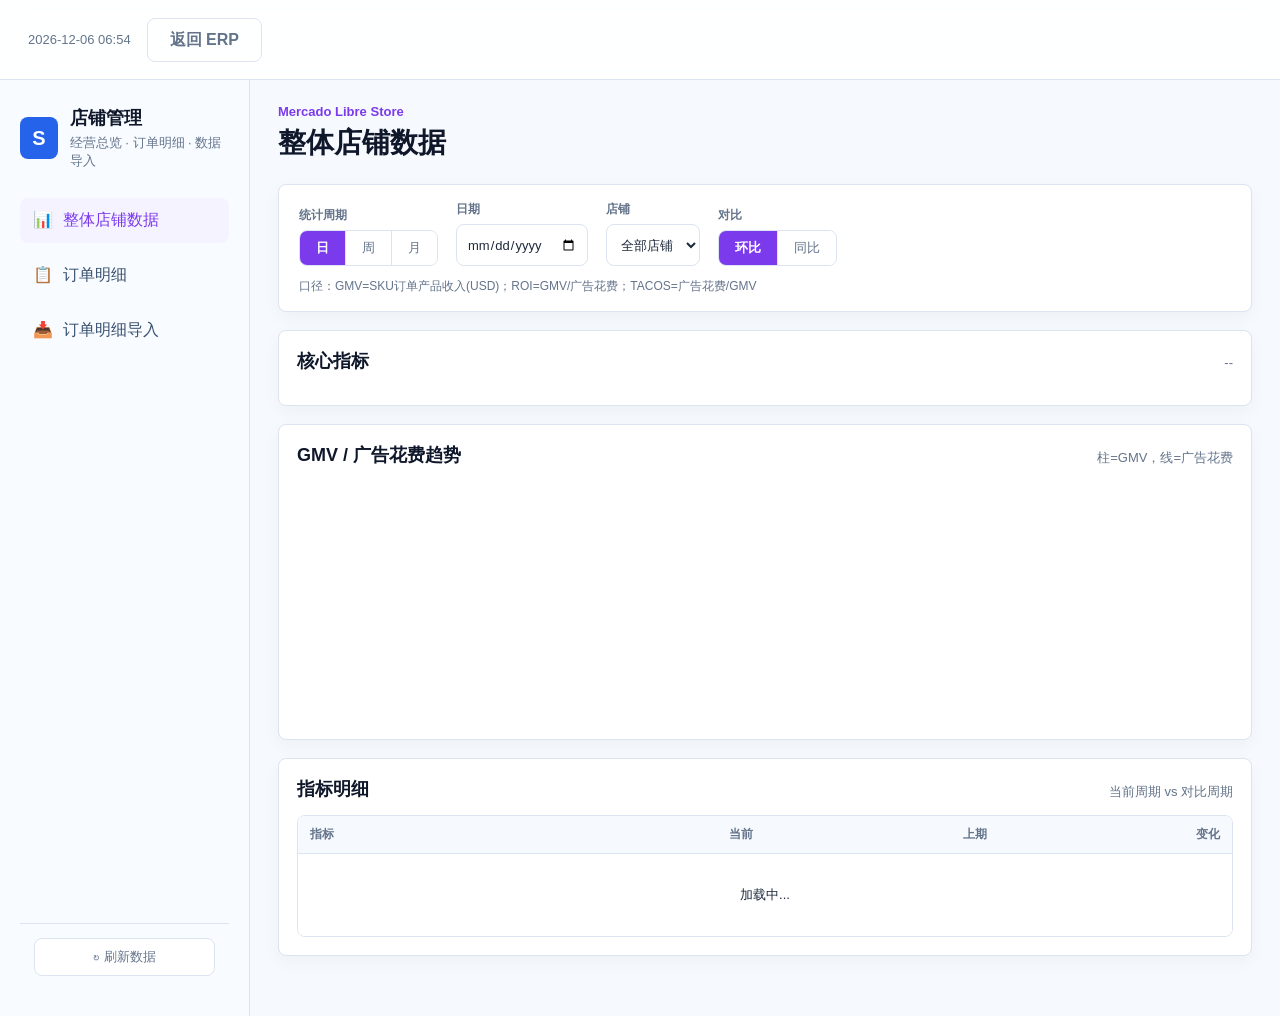
==== commit 10e189d2: "四项修复：店铺单击直达/表格对齐/SKU跨日期汇总/版本号刷新" ====
--- a/store.html
+++ b/store.html
@@ -4,9 +4,9 @@
   <meta charset="UTF-8" />
   <meta name="viewport" content="width=device-width, initial-scale=1.0" />
   <title>店铺管理 · 美客多ERP</title>
-  <link rel="stylesheet" href="./styles.css?v=2026112404" />
-  <link rel="stylesheet" href="./ad-system.css?v=2026112404" />
-  <link rel="stylesheet" href="./store.css?v=2026112404" />
+  <link rel="stylesheet" href="./styles.css?v=2026112430" />
+  <link rel="stylesheet" href="./ad-system.css?v=2026112430" />
+  <link rel="stylesheet" href="./store.css?v=2026112430" />
 </head>
 <body class="ad-module store-module">
   <div class="shell">
@@ -86,7 +86,7 @@
             <div class="panel-head"><h3>指标明细</h3><span>当前周期 vs 对比周期</span></div>
             <div class="table-wrap dash-table-wrap">
               <table class="dash-table">
-                <thead><tr><th>指标</th><th>当前</th><th id="compare-col-title">上期</th><th>变化</th></tr></thead>
+                <thead><tr><th>指标</th><th class="num">当前</th><th class="num" id="compare-col-title">上期</th><th class="num">变化</th></tr></thead>
                 <tbody id="compare-tbody"><tr><td colspan="4" class="empty-cell">加载中...</td></tr></tbody>
               </table>
             </div>
@@ -97,29 +97,39 @@
         <section id="store-orders" class="view">
           <section class="panel dash-filter-panel">
             <div class="dash-filter-row">
+              <div class="filter-group"><label for="order-store-filter">店铺</label><select id="order-store-filter"><option value="">全部店铺</option></select></div>
+              <div class="filter-group"><label for="order-date">日期</label><input id="order-date" type="date" /></div>
               <div class="filter-group"><label for="order-sku-filter">SKU 筛选</label><select id="order-sku-filter"><option value="">全部 SKU</option></select></div>
-              <div class="filter-group">
-                <label for="order-days">时间范围</label>
+              <div class="filter-group" id="order-days-group">
+                <label for="order-days">时间范围（选 SKU 后生效）</label>
                 <select id="order-days">
                   <option value="7">近 7 天</option><option value="14">近 14 天</option>
                   <option value="30" selected>近 30 天</option><option value="90">近 90 天</option>
                 </select>
               </div>
               <div class="filter-group"><label for="order-metric">图表指标</label><select id="order-metric"><option value="orders" selected>订单数</option><option value="gmv">GMV ($)</option></select></div>
+              <div class="filter-group">
+                <label>展示方式</label>
+                <div class="seg" id="order-view-seg">
+                  <button type="button" class="seg-btn active" data-viewmode="chart">图表</button>
+                  <button type="button" class="seg-btn" data-viewmode="list">列表</button>
+                </div>
+              </div>
             </div>
             <div class="dash-filter-note" id="order-summary">--</div>
           </section>
 
           <section class="panel">
-            <div class="panel-head"><h3>每日订单柱状图</h3><span>横轴=日期，鼠标悬停查看明细</span></div>
+            <div class="panel-head"><h3 id="order-chart-title">当日各 SKU 订单</h3><span id="order-chart-hint">横轴=SKU，鼠标悬停查看型号 / 订单数 / GMV</span></div>
             <div class="dash-chart" id="order-chart"></div>
+            <div class="dash-table-wrap hidden" id="order-list"></div>
           </section>
 
           <section class="panel">
             <div class="panel-head"><h3>每日订单明细</h3><span id="detail-count">--</span></div>
             <div class="table-wrap dash-table-wrap">
               <table class="dash-table">
-                <thead><tr><th>日期</th><th>SKU</th><th>商品名称</th><th>店铺</th><th>订单数</th><th>GMV ($)</th><th>客单价</th></tr></thead>
+                <thead><tr><th>日期</th><th>SKU</th><th>商品名称</th><th>店铺</th><th class="num">订单数</th><th class="num">GMV ($)</th><th class="num">客单价</th></tr></thead>
                 <tbody id="order-detail-tbody"><tr><td colspan="7" class="empty-cell">加载中...</td></tr></tbody>
               </table>
             </div>
@@ -138,7 +148,11 @@
               </div>
               <div class="import-card">
                 <h4>② 上传报表</h4>
-                <p>直接上传后台「销售额」xlsx，自动识别表头并按日期+SKU 汇总</p>
+                <p>先选归属店铺，再上传后台「销售额」xlsx，自动识别表头并按日期+SKU 汇总</p>
+                <label class="import-store-row" for="import-store">
+                  <span>归属店铺</span>
+                  <select id="import-store"><option value="">跨境1店</option></select>
+                </label>
                 <input type="file" id="import-file" accept=".xlsx,.xlsm" hidden />
                 <button class="primary-btn" type="button" id="btn-import">选择文件并导入</button>
               </div>
@@ -163,7 +177,7 @@
             <div class="panel-head"><h3>导入历史</h3><span>最近 50 批次</span></div>
             <div class="table-wrap dash-table-wrap">
               <table class="dash-table">
-                <thead><tr><th>ID</th><th>导入时间</th><th>文件名</th><th>记录数</th><th>日期范围</th><th>状态</th><th>备注</th></tr></thead>
+                <thead><tr><th class="num">ID</th><th>导入时间</th><th>文件名</th><th class="num">记录数</th><th>日期范围</th><th>状态</th><th>备注</th></tr></thead>
                 <tbody id="import-history-tbody"><tr><td colspan="7" class="empty-cell">加载中...</td></tr></tbody>
               </table>
             </div>
@@ -174,6 +188,6 @@
   </div>
 
   <div id="toast" class="toast hidden"></div>
-  <script src="./store.js?v=2026112404"></script>
+  <script src="./store.js?v=2026112430"></script>
 </body>
 </html>
--- a/store.css
+++ b/store.css
@@ -118,3 +118,21 @@
 /* 修正：nav 为 grid 时按钮被均分高度 */
 .store-module .sidebar .nav { align-content: start; grid-auto-rows: min-content; flex: none; }
 .store-module .sidebar .nav-btn { padding: 12px 13px; line-height: 1.3; }
+
+/* ── 订单柱状图悬浮提示 / 列表切换 / 导入店铺 ─── */
+.hidden { display: none !important; }
+.chart-tooltip {
+  position: fixed; z-index: 9999; pointer-events: none;
+  background: #1e293b; color: #fff; border-radius: 8px;
+  padding: 9px 12px; font-size: 12px; line-height: 1.7;
+  box-shadow: 0 6px 20px rgba(15, 23, 42, .25); white-space: nowrap;
+}
+.chart-tooltip b { color: #ddd6fe; }
+.import-store-row { display: flex; align-items: center; gap: 10px; font-size: 12px; color: var(--muted, #64748b); }
+.import-store-row select {
+  flex: 1; border: 1px solid var(--line, #e2e8f0); border-radius: 7px;
+  padding: 6px 8px; font-size: 12px; background: var(--panel, #fff); color: var(--text, #1e293b);
+}
+
+/* 数值列表头右对齐，与 td.num 数据对齐 */
+.dash-table th.num { text-align: right; }
